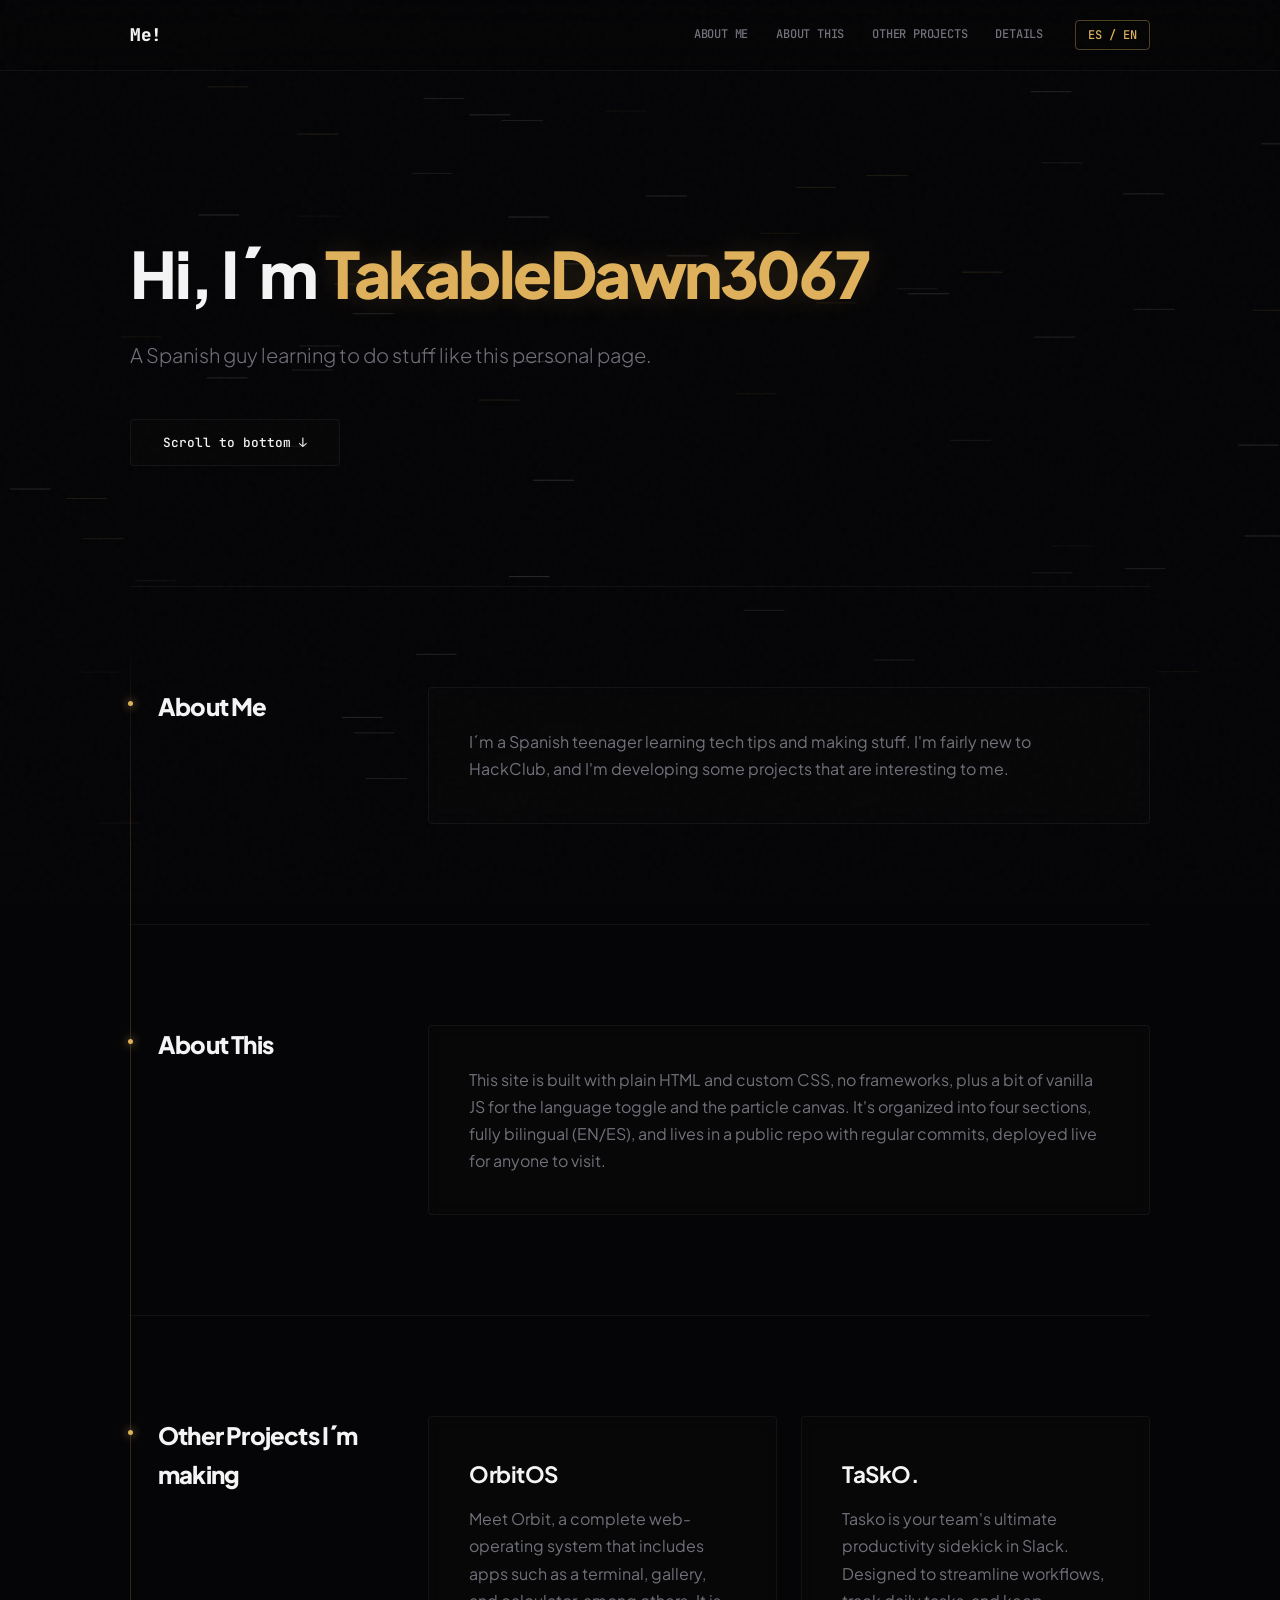
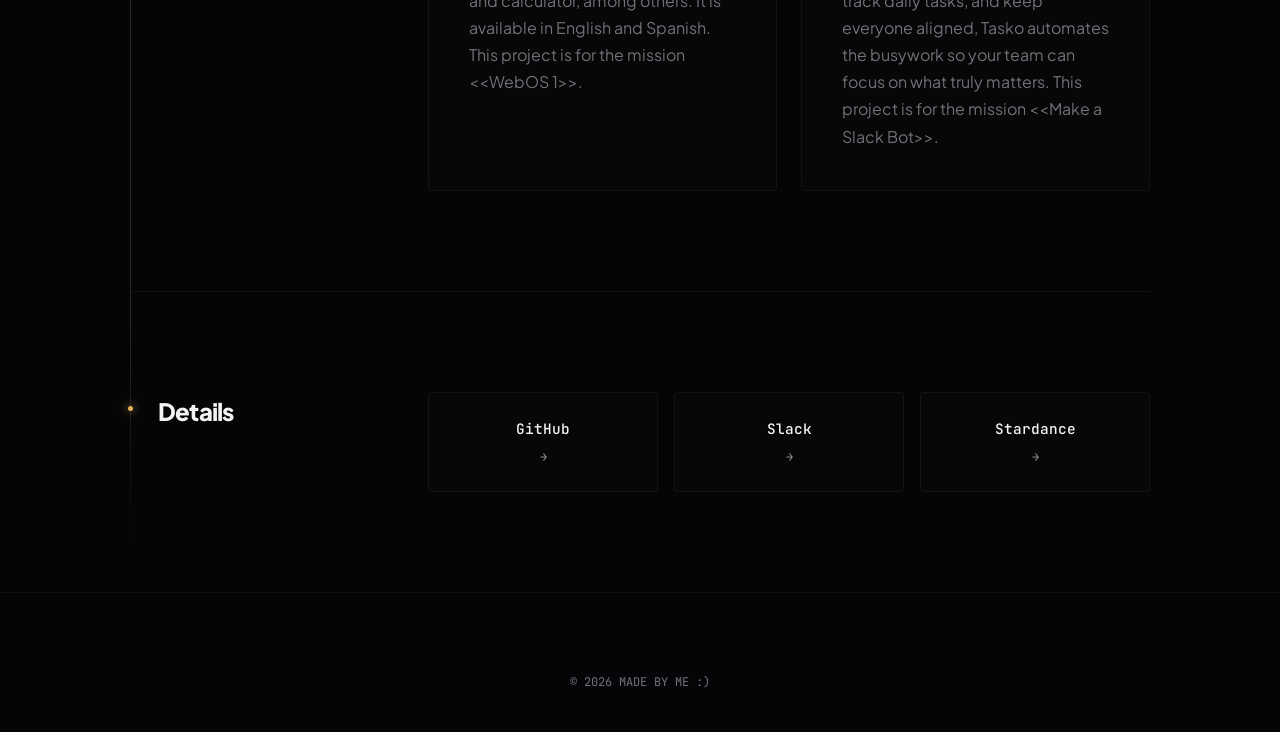
==== index.html @ b14fb6ca "Add site files" ====
<!DOCTYPE html>
<html lang="en">
<head>
  <meta charset="UTF-8">
  <meta name="viewport" content="width=device-width, initial-scale=1.0">
  <title>TakableDawn3067</title>
  <link rel="preconnect" href="https://fonts.googleapis.com">
  <link rel="preconnect" href="https://fonts.gstatic.com" crossorigin>
  <link href="https://fonts.googleapis.com/css2?family=Plus+Jakarta+Sans:wght@300;400;500;700;800&family=JetBrains+Mono:wght@400;500;700&display=swap" rel="stylesheet">
  
  <style>
    :root {
      --bg: #050507;
      --card-bg: rgba(10, 10, 12, 0.4);
      --border: rgba(255, 255, 255, 0.05);
      --border-hover: rgba(255, 255, 255, 0.12);
      --text: #f4f4f5;
      --text-muted: #71717a;
      --accent: #818cf8;
      --accent-muted: rgba(129, 140, 248, 0.15);
      --gold: #dfb15b;
      --mono: 'JetBrains Mono', monospace;
      --radius: 4px;
      --transition: all 0.4s cubic-bezier(0.16, 1, 0.3, 1);
    }

    * {
      box-sizing: border-box;
      margin: 0;
      padding: 0;
    }

    html {
      scroll-behavior: smooth;
    }

    body {
      font-family: 'Plus Jakarta Sans', sans-serif;
      background-color: var(--bg);
      color: var(--text);
      line-height: 1.6;
      overflow-x: hidden;
      position: relative;
    }
    .grain {
      position: fixed;
      top: 0;
      left: 0;
      width: 100%;
      height: 100%;
      background-image: url("data:image/svg+xml,%3Csvg viewBox='0 0 200 200' xmlns='http://www.w3.org/2000/svg'%3E%3Cfilter id='noise'%3E%3CfeTurbulence type='fractalNoise' baseFrequency='0.8' numOctaves='3' stitchTiles='stitch'/%3E%3C/filter%3E%3Crect width='100%25' height='100%25' filter='url(%23noise)' opacity='0.018'/%3E%3C/svg%3E");
      pointer-events: none;
      z-index: 9999;
    }
    #wind-canvas {
      position: fixed;
      top: 0;
      left: 0;
      width: 100%;
      height: 100%;
      z-index: -1;
      pointer-events: none;
    }

    a {
      text-decoration: none;
      color: inherit;
    }

    body.lang-en .lang-es { display: none !important; }
    body.lang-es .lang-en { display: none !important; }
    .bg-grid {
      position: fixed;
      top: 0;
      left: 50%;
      transform: translateX(-50%);
      width: 100%;
      max-width: 1100px;
      height: 100%;
      display: grid;
      grid-template-columns: repeat(4, 1fr);
      pointer-events: none;
      z-index: -2;
      opacity: 0.3;
    }

    .bg-grid-line {
      border-right: 1px dashed rgba(255, 255, 255, 0.02);
      height: 100%;
    }

    .bg-grid-line:first-child {
      border-left: 1px dashed rgba(255, 255, 255, 0.02);
    }

    .container {
      width: 100%;
      max-width: 1100px;
      margin: 0 auto;
      padding: 0 40px;
    }
    .navbar {
      position: fixed;
      top: 0;
      left: 0;
      width: 100%;
      z-index: 1000;
      border-bottom: 1px solid var(--border);
      background-color: rgba(5, 5, 7, 0.7);
      backdrop-filter: blur(20px);
      -webkit-backdrop-filter: blur(20px);
    }

    .nav-container {
      display: flex;
      justify-content: space-between;
      align-items: center;
      height: 70px;
    }

    .nav-logo {
      font-weight: 800;
      font-size: 1.1rem;
      letter-spacing: -0.5px;
      color: var(--text);
      user-select: none;
      font-family: var(--mono);
    }

    .nav-menu {
      display: flex;
      align-items: center;
      gap: 32px;
    }

    .nav-links {
      display: flex;
      gap: 28px;
    }

    .nav-links a {
      font-family: var(--mono);
      font-size: 0.75rem;
      font-weight: 500;
      color: var(--text-muted);
      transition: var(--transition);
      letter-spacing: -0.2px;
    }

    .nav-links a:hover {
      color: var(--text);
    }

    .lang-toggle {
      background: none;
      border: 1px solid rgba(223, 177, 91, 0.35);
      border-radius: var(--radius);
      padding: 6px 12px;
      cursor: pointer;
      font-family: var(--mono);
      font-size: 0.75rem;
      font-weight: 500;
      color: var(--gold);
      transition: var(--transition);
    }

    .lang-toggle:hover {
      color: var(--text);
      border-color: var(--gold);
      box-shadow: 0 0 12px rgba(223, 177, 91, 0.15);
    }
    .hero {
      padding: 240px 0 120px 0;
    }

    .hero h1 {
      font-size: 4rem;
      font-weight: 800;
      letter-spacing: -2.5px;
      line-height: 1.05;
      margin-bottom: 32px;
      color: var(--text);
      max-width: 900px;
    }

    .highlight-gold {
      color: var(--gold);
      text-shadow: 0 0 30px rgba(223, 177, 91, 0.2);
    }

    .hero p {
      font-size: 1.25rem;
      font-weight: 300;
      color: var(--text-muted);
      max-width: 700px;
      margin-bottom: 48px;
    }
    .btn-group {
      display: flex;
      gap: 16px;
    }

    .btn {
      padding: 14px 32px;
      border-radius: var(--radius);
      font-family: var(--mono);
      font-weight: 500;
      font-size: 0.8rem;
      cursor: pointer;
      transition: var(--transition);
      display: inline-flex;
      align-items: center;
      justify-content: center;
      border: 1px solid var(--border);
      background-color: var(--card-bg);
      color: var(--text);
    }

    .btn:hover {
      background-color: transparent;
      border-color: var(--gold);
      color: var(--gold);
      box-shadow: 0 0 20px rgba(223, 177, 91, 0.1);
    }
    .sections-timeline {
      position: relative;
    }
    .vertical-line {
      position: absolute;
      left: 0;
      top: 40px;
      bottom: 40px;
      width: 1px;
      background: linear-gradient(
        to bottom,
        rgba(223, 177, 91, 0) 0%,
        rgba(223, 177, 91, 0.2) 15%,
        rgba(223, 177, 91, 0.2) 85%,
        rgba(223, 177, 91, 0) 100%
      );
      pointer-events: none;
      z-index: 1;
    }

    .section-wrapper {
      padding: 100px 0;
      border-top: 1px solid var(--border);
    }

    .editorial-layout {
      display: grid;
      grid-template-columns: 250px 1fr;
      gap: 48px;
    }
    .editorial-sidebar {
      position: sticky;
      top: 110px;
      height: fit-content;
      padding-left: 28px; 
    }
    .editorial-sidebar::before {
      content: '';
      position: absolute;
      left: -2px;
      top: 14px;
      width: 5px;
      height: 5px;
      background-color: var(--gold);
      border-radius: 50%;
      box-shadow: 0 0 10px var(--gold);
      z-index: 2;
    }

    .editorial-title {
      font-size: 1.5rem;
      font-weight: 800;
      letter-spacing: -0.8px;
      color: var(--text);
    }
    .content-block {
      display: flex;
      flex-direction: column;
      gap: 40px;
    }

    .premium-card {
      background: var(--card-bg);
      border: 1px solid var(--border);
      border-radius: var(--radius);
      padding: 40px;
      backdrop-filter: blur(8px);
      -webkit-backdrop-filter: blur(8px);
      transition: var(--transition);
    }

    .premium-card:hover {
      border-color: var(--border-hover);
      transform: translateY(-2px);
    }

    .premium-card h3 {
      font-size: 1.4rem;
      font-weight: 700;
      margin-bottom: 12px;
      letter-spacing: -0.5px;
    }

    .premium-card p {
      color: var(--text-muted);
      font-size: 1rem;
      line-height: 1.7;
    }
    .links-grid {
      display: grid;
      grid-template-columns: repeat(auto-fit, minmax(180px, 1fr));
      gap: 16px;
    }

    .link-button {
      background: var(--card-bg);
      border: 1px solid var(--border);
      padding: 24px;
      border-radius: var(--radius);
      text-align: center;
      font-family: var(--mono);
      font-size: 0.9rem;
      font-weight: 500;
      transition: var(--transition);
      display: flex;
      flex-direction: column;
      align-items: center;
      justify-content: center;
      gap: 8px;
    }

    .link-button:hover {
      border-color: var(--gold);
      color: var(--gold);
      transform: translateY(-3px);
      box-shadow: 0 5px 20px rgba(223, 177, 91, 0.08);
    }

    .link-button span.arrow {
      font-size: 0.75rem;
      opacity: 0.6;
      transition: var(--transition);
    }

    .link-button:hover span.arrow {
      transform: translateX(3px);
      opacity: 1;
    }
    .two-column-grid {
      display: grid;
      grid-template-columns: repeat(2, 1fr);
      gap: 24px;
    }

    @media (max-width: 768px) {
      .two-column-grid {
        grid-template-columns: 1fr;
      }
    }
    footer {
      padding: 80px 0 40px 0;
      border-top: 1px solid var(--border);
      color: var(--text-muted);
      font-family: var(--mono);
      font-size: 0.75rem;
    }
    @media (max-width: 900px) {
      .vertical-line {
        display: none;
      }
      .editorial-layout {
        grid-template-columns: 1fr;
        gap: 32px;
      }
      .editorial-sidebar {
        position: static;
        padding-left: 0;
      }
      .editorial-sidebar::before {
        display: none;
      }
      .hero h1 {
        font-size: 2.8rem;
      }
      .container {
        padding: 0 24px;
      }
    }
  </style>
</head>
<body class="lang-en">
  <div class="grain"></div>
  <canvas id="wind-canvas"></canvas>
  <div class="bg-grid">
    <div class="bg-grid-line"></div>
    <div class="bg-grid-line"></div>
    <div class="bg-grid-line"></div>
    <div class="bg-grid-line"></div>
  </div>
  <nav class="navbar">
    <div class="container nav-container">
      <span class="nav-logo">Me!</span>
      
      <div class="nav-menu">
        <div class="nav-links">
          <a href="#about-me">
            <span class="lang-en">ABOUT ME</span>
            <span class="lang-es">SOBRE MÍ</span>
          </a>
          <a href="#about-this">
            <span class="lang-en">ABOUT THIS</span>
            <span class="lang-es">SOBRE ESTO</span>
          </a>
          <a href="#projects">
            <span class="lang-en">OTHER PROJECTS</span>
            <span class="lang-es">OTROS PROYECTOS</span>
          </a>
          <a href="#details">
            <span class="lang-en">DETAILS</span>
            <span class="lang-es">DETALLES</span>
          </a>
        </div>
        
        <button class="lang-toggle" onclick="toggleLanguage()">ES / EN</button>
      </div>
    </div>
  </nav>

  <main class="container">
    <header class="hero">
      <h1 class="lang-en">Hi, I´m <span class="highlight-gold">TakableDawn3067</span></h1>
      <h1 class="lang-es">Hola, soy <span class="highlight-gold">TakableDawn3067</span></h1>
      
      <p class="lang-en">A Spanish guy learning to do stuff like this personal page.</p>
      <p class="lang-es">Un chico español aprendiendo a hacer cosas como esta página personal.</p>
      
      <div class="btn-group">
        <button onclick="scrollToBottom()" class="btn">
          <span class="lang-en">Scroll to bottom ↓</span>
          <span class="lang-es">Ir al final ↓</span>
        </button>
      </div>
    </header>
    <div class="sections-timeline">
      <div class="vertical-line"></div>
      <section id="about-me" class="section-wrapper">
        <div class="editorial-layout">
          
          <div class="editorial-sidebar">
            <h2 class="editorial-title">
              <span class="lang-en">About Me</span>
              <span class="lang-es">Sobre Mí</span>
            </h2>
          </div>

          <div class="content-block">
            <div class="premium-card">
              <p class="lang-en">
                I´m a Spanish teenager learning tech tips and making stuff. I'm fairly new to HackClub, and I'm developing some projects that are interesting to me.
              </p>
              <p class="lang-es">
                Soy un adolescente español aprendiendo trucos de tecnología y creando cosas. Soy bastante nuevo en HackClub, y estoy desarrollando algunos proyectos que me resultan interesantes.
              </p>
            </div>
          </div>

        </div>
      </section>
      <section id="about-this" class="section-wrapper">
        <div class="editorial-layout">
          
          <div class="editorial-sidebar">
            <h2 class="editorial-title">
              <span class="lang-en">About This</span>
              <span class="lang-es">Sobre Esto</span>
            </h2>
          </div>

          <div class="content-block">
            <div class="premium-card">
              <p class="lang-en">
                This site is built with plain HTML and custom CSS, no frameworks, plus a bit of vanilla JS for the language toggle and the particle canvas. It's organized into four sections, fully bilingual (EN/ES), and lives in a public repo with regular commits, deployed live for anyone to visit.
              </p>
              <p class="lang-es">
                Esta página está hecha con HTML puro y CSS a medida, sin frameworks, más un poco de JS nativo para el cambio de idioma y el canvas de partículas. Está organizada en cuatro secciones, es totalmente bilingüe (ES/EN), y vive en un repositorio público con commits frecuentes, desplegada en producción para que cualquiera pueda visitarla.
              </p>
            </div>
          </div>

        </div>
      </section>
      <section id="projects" class="section-wrapper">
        <div class="editorial-layout">
          
          <div class="editorial-sidebar">
            <h2 class="editorial-title">
              <span class="lang-en">Other Projects I´m making</span>
              <span class="lang-es">Otros Proyectos que estoy haciendo</span>
            </h2>
          </div>

          <div class="content-block">
            <div class="two-column-grid">
              
              <div class="premium-card">
                <h3 class="lang-en">OrbitOS</h3>
                <h3 class="lang-es">OrbitOS</h3>
                <p class="lang-en">
                  Meet Orbit, a complete web-operating system that includes apps such as a terminal, gallery, and calculator, among others. It is available in English and Spanish. This project is for the mission &lt;&lt;WebOS 1&gt;&gt;.
                </p>
                <p class="lang-es">
                  Conoce Orbit, un sistema operativo web completo que incluye aplicaciones como una terminal, una galería y una calculadora, entre otras. Está disponible en inglés y español. Este proyecto es para la misión &lt;&lt;WebOS 1&gt;&gt;.
                </p>
              </div>

              <div class="premium-card">
                <h3 class="lang-en">TaSkO.</h3>
                <h3 class="lang-es">TaSkO.</h3>
                <p class="lang-en">
                  Tasko is your team's ultimate productivity sidekick in Slack. Designed to streamline workflows, track daily tasks, and keep everyone aligned, Tasko automates the busywork so your team can focus on what truly matters. This project is for the mission &lt;&lt;Make a Slack Bot&gt;&gt;.
                </p>
                <p class="lang-es">
                  Tasko es el compañero definitivo de productividad de tu equipo en Slack. Diseñado para optimizar flujos de trabajo, hacer seguimiento de las tareas diarias y mantener a todos alineados, Tasko automatiza el trabajo tedioso para que tu equipo pueda centrarse en lo que realmente importa. Este proyecto es para la misión &lt;&lt;Make a Slack Bot&gt;&gt;.
                </p>
              </div>

            </div>
          </div>

        </div>
      </section>
      <section id="details" class="section-wrapper">
        <div class="editorial-layout">
          
          <div class="editorial-sidebar">
            <h2 class="editorial-title">
              <span class="lang-en">Details</span>
              <span class="lang-es">Detalles</span>
            </h2>
          </div>

          <div class="content-block">
            <div class="links-grid">
              
              <a href="https://github.com/TakableDawn3067/my-personal-site" target="_blank" class="link-button">
                <span>GitHub</span>
                <span class="arrow">→</span>
              </a>

              <a href="https://app.slack.com/client/E09V59WQY1E/C0A9PMV58R5" target="_blank" class="link-button">
                <span>Slack</span>
                <span class="arrow">→</span>
              </a>

              <a href="https://stardance.hackclub.com/projects/34351" target="_blank" class="link-button">
                <span>Stardance</span>
                <span class="arrow">→</span>
              </a>

            </div>
          </div>

        </div>
      </section>
    </div>

  </main>
  <footer>
    <div class="container" style="display: flex; justify-content: center; align-items: center;">
      <span>© 2026 MADE BY ME :)</span>
    </div>
  </footer>

  <script>
    function toggleLanguage() {
      const body = document.body;
      if (body.classList.contains('lang-en')) {
        body.classList.remove('lang-en');
        body.classList.add('lang-es');
      } else {
        body.classList.remove('lang-es');
        body.classList.add('lang-en');
      }
    }

    function scrollToBottom() {
      window.scrollTo({
        top: document.documentElement.scrollHeight,
        behavior: 'smooth'
      });
    }

    const canvas = document.getElementById('wind-canvas');
    const ctx = canvas.getContext('2d');

    let width = canvas.width = window.innerWidth;
    let height = canvas.height = window.innerHeight;

    let mouse = { x: -1000, y: -1000, active: false };

    window.addEventListener('resize', () => {
      width = canvas.width = window.innerWidth;
      height = canvas.height = window.innerHeight;
    });

    window.addEventListener('mousemove', (e) => {
      mouse.x = e.clientX;
      mouse.y = e.clientY;
      mouse.active = true;
    });

    window.addEventListener('mouseleave', () => {
      mouse.active = false;
    });

    class WindParticle {
      constructor() {
        this.reset();
        this.x = Math.random() * width;
      }

      reset() {
        this.x = Math.random() * -200;
        this.y = Math.random() * height;
        this.speed = 0.5 + Math.random() * 1.5;
        this.life = Math.random() * 200 + 150;
        this.maxLife = this.life;
        this.baseAlpha = 0.05 + Math.random() * 0.12;
        this.color = Math.random() > 0.7 ? '223, 177, 91' : '255, 255, 255';
      }

      update(time) {
        let angle = Math.sin(this.x * 0.002) * Math.cos(this.y * 0.003 + time * 0.0003) * 1.5;

        if (mouse.active) {
          const dx = this.x - mouse.x;
          const dy = this.y - mouse.y;
          const dist = Math.sqrt(dx * dx + dy * dy);
          if (dist < 180) {
            const force = (180 - dist) / 180;
            angle += Math.atan2(dy, dx) * force * 1.2;
            this.speed += 0.05;
          }
        }

        this.x += Math.cos(angle) * this.speed + 0.8;
        this.y += Math.sin(angle) * this.speed * 0.5;

        this.life--;

        if (this.x > width + 200 || this.y < -100 || this.y > height + 100 || this.life <= 0) {
          this.reset();
        }
      }

      draw() {
        let currentAlpha = (this.life / this.maxLife) * this.baseAlpha;
        ctx.beginPath();
        ctx.strokeStyle = `rgba(${this.color}, ${currentAlpha})`;
        ctx.lineWidth = 1;
        ctx.lineCap = 'round';
        ctx.moveTo(this.x, this.y);
        ctx.lineTo(this.x - 40, this.y); 
        ctx.stroke();
      }
    }

    const particles = Array.from({ length: 70 }, () => new WindParticle());

    function renderLoop(time) {
      ctx.fillStyle = 'rgba(5, 5, 7, 0.12)';
      ctx.fillRect(0, 0, width, height);

      particles.forEach(p => {
        p.update(time);
        p.draw();
      });

      requestAnimationFrame(renderLoop);
    }

    requestAnimationFrame(renderLoop);
  </script>
</body>
</html>
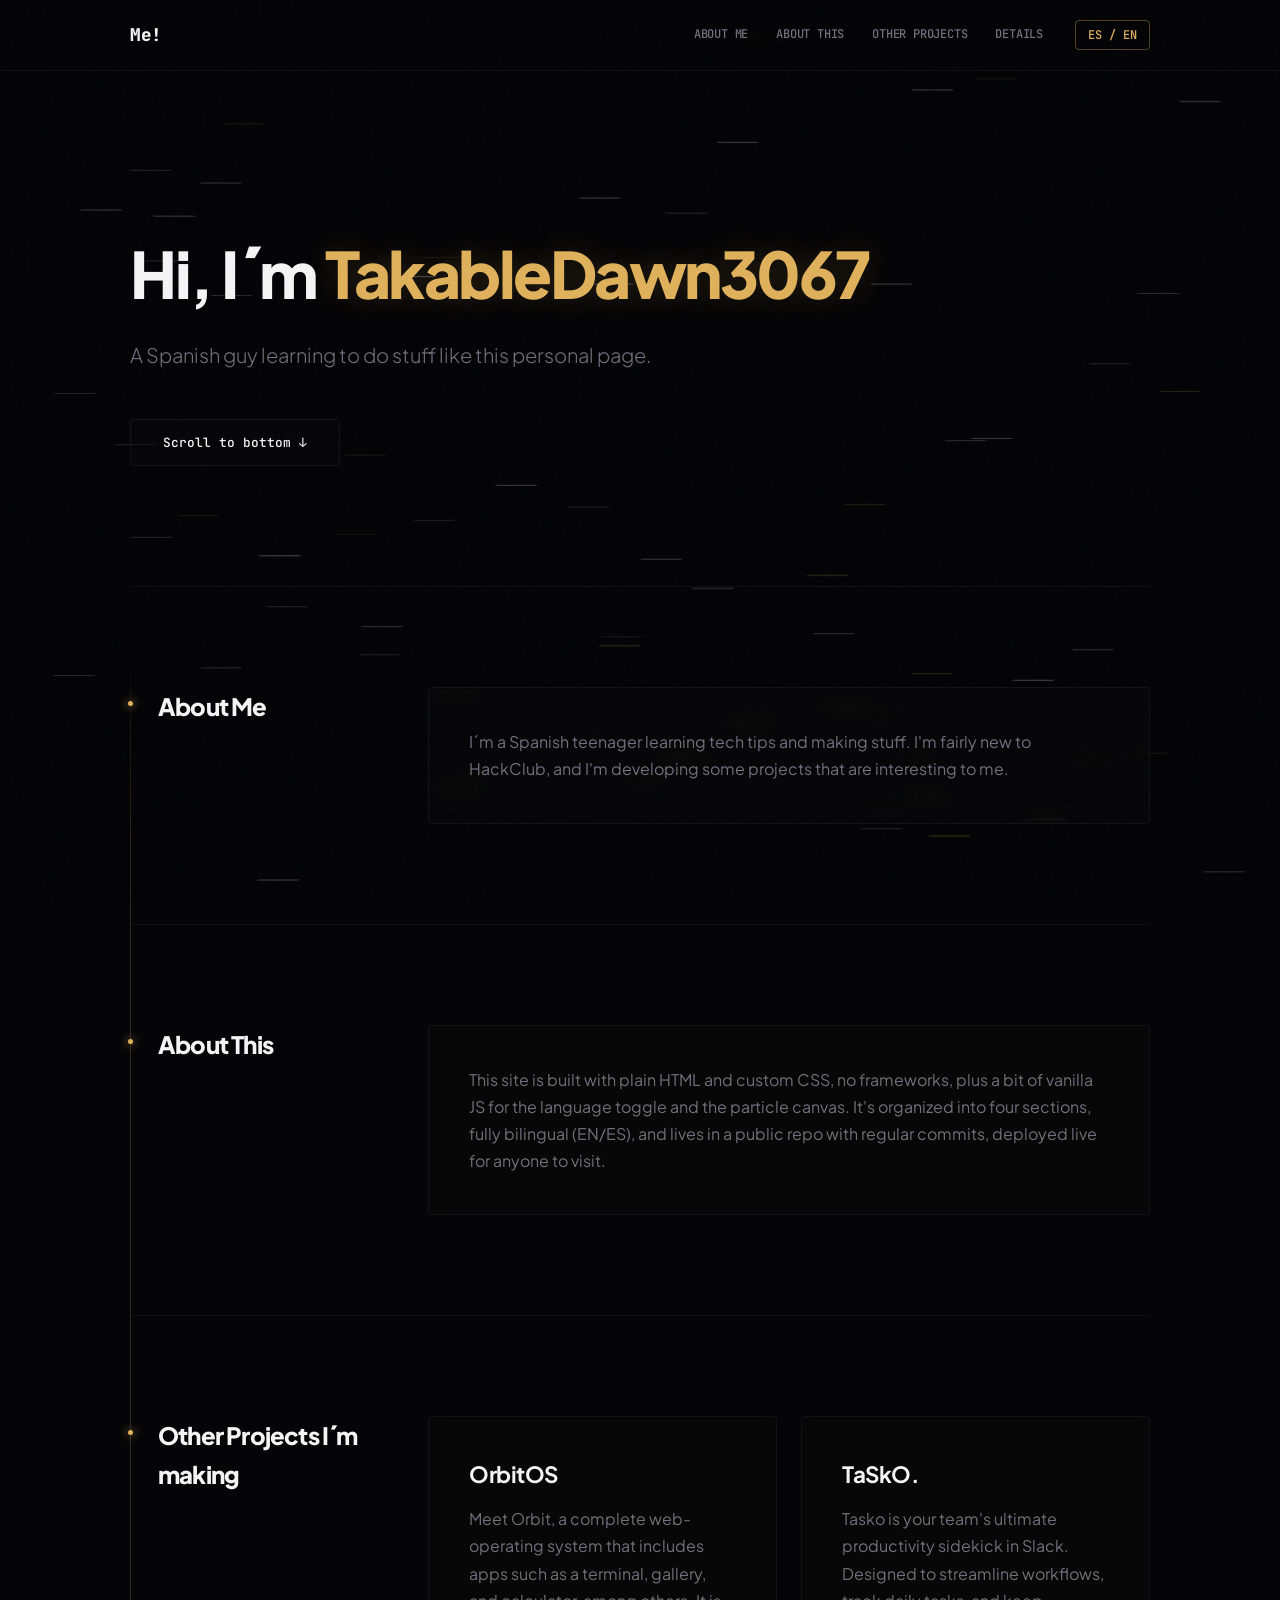
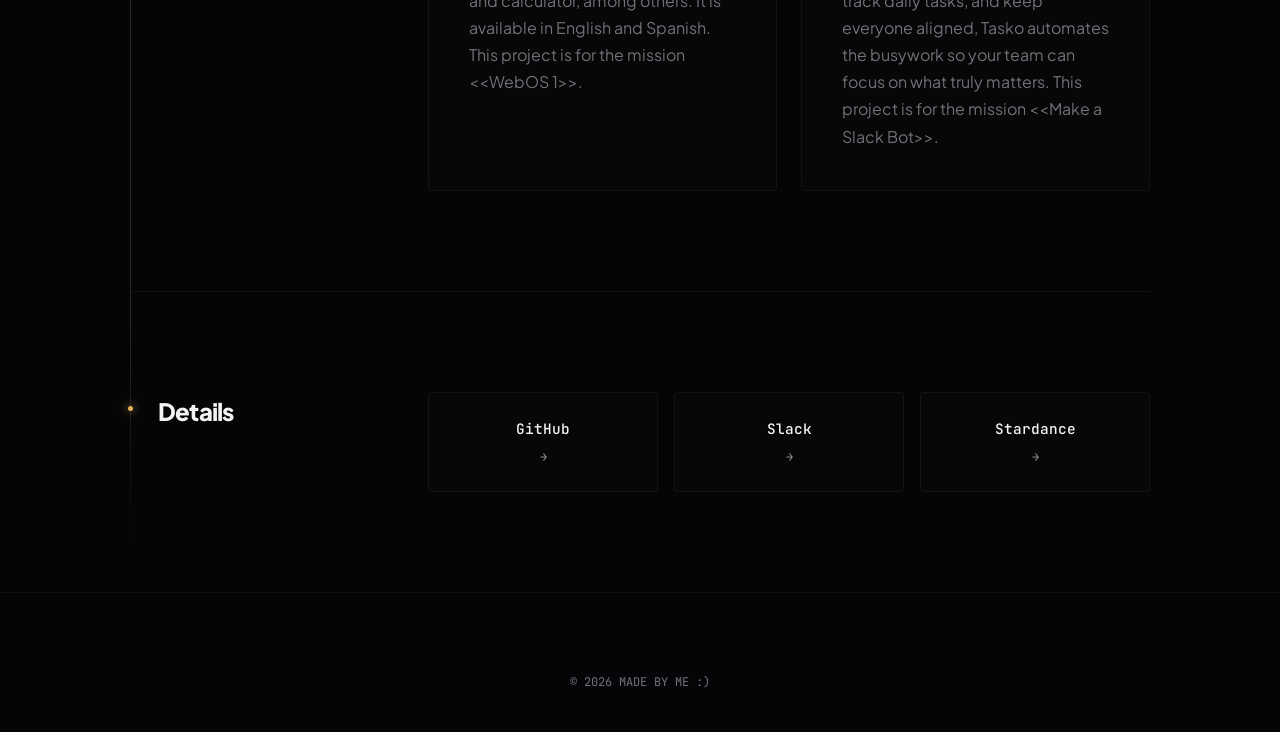
==== commit 29cf44bd: "Extract CSS into separate file" ====
--- a/index.html
+++ b/index.html
@@ -8,389 +8,7 @@
   <link rel="preconnect" href="https://fonts.gstatic.com" crossorigin>
   <link href="https://fonts.googleapis.com/css2?family=Plus+Jakarta+Sans:wght@300;400;500;700;800&family=JetBrains+Mono:wght@400;500;700&display=swap" rel="stylesheet">
   
-  <style>
-    :root {
-      --bg: #050507;
-      --card-bg: rgba(10, 10, 12, 0.4);
-      --border: rgba(255, 255, 255, 0.05);
-      --border-hover: rgba(255, 255, 255, 0.12);
-      --text: #f4f4f5;
-      --text-muted: #71717a;
-      --accent: #818cf8;
-      --accent-muted: rgba(129, 140, 248, 0.15);
-      --gold: #dfb15b;
-      --mono: 'JetBrains Mono', monospace;
-      --radius: 4px;
-      --transition: all 0.4s cubic-bezier(0.16, 1, 0.3, 1);
-    }
-
-    * {
-      box-sizing: border-box;
-      margin: 0;
-      padding: 0;
-    }
-
-    html {
-      scroll-behavior: smooth;
-    }
-
-    body {
-      font-family: 'Plus Jakarta Sans', sans-serif;
-      background-color: var(--bg);
-      color: var(--text);
-      line-height: 1.6;
-      overflow-x: hidden;
-      position: relative;
-    }
-    .grain {
-      position: fixed;
-      top: 0;
-      left: 0;
-      width: 100%;
-      height: 100%;
-      background-image: url("data:image/svg+xml,%3Csvg viewBox='0 0 200 200' xmlns='http://www.w3.org/2000/svg'%3E%3Cfilter id='noise'%3E%3CfeTurbulence type='fractalNoise' baseFrequency='0.8' numOctaves='3' stitchTiles='stitch'/%3E%3C/filter%3E%3Crect width='100%25' height='100%25' filter='url(%23noise)' opacity='0.018'/%3E%3C/svg%3E");
-      pointer-events: none;
-      z-index: 9999;
-    }
-    #wind-canvas {
-      position: fixed;
-      top: 0;
-      left: 0;
-      width: 100%;
-      height: 100%;
-      z-index: -1;
-      pointer-events: none;
-    }
-
-    a {
-      text-decoration: none;
-      color: inherit;
-    }
-
-    body.lang-en .lang-es { display: none !important; }
-    body.lang-es .lang-en { display: none !important; }
-    .bg-grid {
-      position: fixed;
-      top: 0;
-      left: 50%;
-      transform: translateX(-50%);
-      width: 100%;
-      max-width: 1100px;
-      height: 100%;
-      display: grid;
-      grid-template-columns: repeat(4, 1fr);
-      pointer-events: none;
-      z-index: -2;
-      opacity: 0.3;
-    }
-
-    .bg-grid-line {
-      border-right: 1px dashed rgba(255, 255, 255, 0.02);
-      height: 100%;
-    }
-
-    .bg-grid-line:first-child {
-      border-left: 1px dashed rgba(255, 255, 255, 0.02);
-    }
-
-    .container {
-      width: 100%;
-      max-width: 1100px;
-      margin: 0 auto;
-      padding: 0 40px;
-    }
-    .navbar {
-      position: fixed;
-      top: 0;
-      left: 0;
-      width: 100%;
-      z-index: 1000;
-      border-bottom: 1px solid var(--border);
-      background-color: rgba(5, 5, 7, 0.7);
-      backdrop-filter: blur(20px);
-      -webkit-backdrop-filter: blur(20px);
-    }
-
-    .nav-container {
-      display: flex;
-      justify-content: space-between;
-      align-items: center;
-      height: 70px;
-    }
-
-    .nav-logo {
-      font-weight: 800;
-      font-size: 1.1rem;
-      letter-spacing: -0.5px;
-      color: var(--text);
-      user-select: none;
-      font-family: var(--mono);
-    }
-
-    .nav-menu {
-      display: flex;
-      align-items: center;
-      gap: 32px;
-    }
-
-    .nav-links {
-      display: flex;
-      gap: 28px;
-    }
-
-    .nav-links a {
-      font-family: var(--mono);
-      font-size: 0.75rem;
-      font-weight: 500;
-      color: var(--text-muted);
-      transition: var(--transition);
-      letter-spacing: -0.2px;
-    }
-
-    .nav-links a:hover {
-      color: var(--text);
-    }
-
-    .lang-toggle {
-      background: none;
-      border: 1px solid rgba(223, 177, 91, 0.35);
-      border-radius: var(--radius);
-      padding: 6px 12px;
-      cursor: pointer;
-      font-family: var(--mono);
-      font-size: 0.75rem;
-      font-weight: 500;
-      color: var(--gold);
-      transition: var(--transition);
-    }
-
-    .lang-toggle:hover {
-      color: var(--text);
-      border-color: var(--gold);
-      box-shadow: 0 0 12px rgba(223, 177, 91, 0.15);
-    }
-    .hero {
-      padding: 240px 0 120px 0;
-    }
-
-    .hero h1 {
-      font-size: 4rem;
-      font-weight: 800;
-      letter-spacing: -2.5px;
-      line-height: 1.05;
-      margin-bottom: 32px;
-      color: var(--text);
-      max-width: 900px;
-    }
-
-    .highlight-gold {
-      color: var(--gold);
-      text-shadow: 0 0 30px rgba(223, 177, 91, 0.2);
-    }
-
-    .hero p {
-      font-size: 1.25rem;
-      font-weight: 300;
-      color: var(--text-muted);
-      max-width: 700px;
-      margin-bottom: 48px;
-    }
-    .btn-group {
-      display: flex;
-      gap: 16px;
-    }
-
-    .btn {
-      padding: 14px 32px;
-      border-radius: var(--radius);
-      font-family: var(--mono);
-      font-weight: 500;
-      font-size: 0.8rem;
-      cursor: pointer;
-      transition: var(--transition);
-      display: inline-flex;
-      align-items: center;
-      justify-content: center;
-      border: 1px solid var(--border);
-      background-color: var(--card-bg);
-      color: var(--text);
-    }
-
-    .btn:hover {
-      background-color: transparent;
-      border-color: var(--gold);
-      color: var(--gold);
-      box-shadow: 0 0 20px rgba(223, 177, 91, 0.1);
-    }
-    .sections-timeline {
-      position: relative;
-    }
-    .vertical-line {
-      position: absolute;
-      left: 0;
-      top: 40px;
-      bottom: 40px;
-      width: 1px;
-      background: linear-gradient(
-        to bottom,
-        rgba(223, 177, 91, 0) 0%,
-        rgba(223, 177, 91, 0.2) 15%,
-        rgba(223, 177, 91, 0.2) 85%,
-        rgba(223, 177, 91, 0) 100%
-      );
-      pointer-events: none;
-      z-index: 1;
-    }
-
-    .section-wrapper {
-      padding: 100px 0;
-      border-top: 1px solid var(--border);
-    }
-
-    .editorial-layout {
-      display: grid;
-      grid-template-columns: 250px 1fr;
-      gap: 48px;
-    }
-    .editorial-sidebar {
-      position: sticky;
-      top: 110px;
-      height: fit-content;
-      padding-left: 28px; 
-    }
-    .editorial-sidebar::before {
-      content: '';
-      position: absolute;
-      left: -2px;
-      top: 14px;
-      width: 5px;
-      height: 5px;
-      background-color: var(--gold);
-      border-radius: 50%;
-      box-shadow: 0 0 10px var(--gold);
-      z-index: 2;
-    }
-
-    .editorial-title {
-      font-size: 1.5rem;
-      font-weight: 800;
-      letter-spacing: -0.8px;
-      color: var(--text);
-    }
-    .content-block {
-      display: flex;
-      flex-direction: column;
-      gap: 40px;
-    }
-
-    .premium-card {
-      background: var(--card-bg);
-      border: 1px solid var(--border);
-      border-radius: var(--radius);
-      padding: 40px;
-      backdrop-filter: blur(8px);
-      -webkit-backdrop-filter: blur(8px);
-      transition: var(--transition);
-    }
-
-    .premium-card:hover {
-      border-color: var(--border-hover);
-      transform: translateY(-2px);
-    }
-
-    .premium-card h3 {
-      font-size: 1.4rem;
-      font-weight: 700;
-      margin-bottom: 12px;
-      letter-spacing: -0.5px;
-    }
-
-    .premium-card p {
-      color: var(--text-muted);
-      font-size: 1rem;
-      line-height: 1.7;
-    }
-    .links-grid {
-      display: grid;
-      grid-template-columns: repeat(auto-fit, minmax(180px, 1fr));
-      gap: 16px;
-    }
-
-    .link-button {
-      background: var(--card-bg);
-      border: 1px solid var(--border);
-      padding: 24px;
-      border-radius: var(--radius);
-      text-align: center;
-      font-family: var(--mono);
-      font-size: 0.9rem;
-      font-weight: 500;
-      transition: var(--transition);
-      display: flex;
-      flex-direction: column;
-      align-items: center;
-      justify-content: center;
-      gap: 8px;
-    }
-
-    .link-button:hover {
-      border-color: var(--gold);
-      color: var(--gold);
-      transform: translateY(-3px);
-      box-shadow: 0 5px 20px rgba(223, 177, 91, 0.08);
-    }
-
-    .link-button span.arrow {
-      font-size: 0.75rem;
-      opacity: 0.6;
-      transition: var(--transition);
-    }
-
-    .link-button:hover span.arrow {
-      transform: translateX(3px);
-      opacity: 1;
-    }
-    .two-column-grid {
-      display: grid;
-      grid-template-columns: repeat(2, 1fr);
-      gap: 24px;
-    }
-
-    @media (max-width: 768px) {
-      .two-column-grid {
-        grid-template-columns: 1fr;
-      }
-    }
-    footer {
-      padding: 80px 0 40px 0;
-      border-top: 1px solid var(--border);
-      color: var(--text-muted);
-      font-family: var(--mono);
-      font-size: 0.75rem;
-    }
-    @media (max-width: 900px) {
-      .vertical-line {
-        display: none;
-      }
-      .editorial-layout {
-        grid-template-columns: 1fr;
-        gap: 32px;
-      }
-      .editorial-sidebar {
-        position: static;
-        padding-left: 0;
-      }
-      .editorial-sidebar::before {
-        display: none;
-      }
-      .hero h1 {
-        font-size: 2.8rem;
-      }
-      .container {
-        padding: 0 24px;
-      }
-    }
-  </style>
+  <link rel="stylesheet" href="style.css">
 </head>
 <body class="lang-en">
   <div class="grain"></div>
@@ -594,96 +212,7 @@
       });
     }
 
-    const canvas = document.getElementById('wind-canvas');
-    const ctx = canvas.getContext('2d');
-
-    let width = canvas.width = window.innerWidth;
-    let height = canvas.height = window.innerHeight;
-
-    let mouse = { x: -1000, y: -1000, active: false };
-
-    window.addEventListener('resize', () => {
-      width = canvas.width = window.innerWidth;
-      height = canvas.height = window.innerHeight;
-    });
-
-    window.addEventListener('mousemove', (e) => {
-      mouse.x = e.clientX;
-      mouse.y = e.clientY;
-      mouse.active = true;
-    });
-
-    window.addEventListener('mouseleave', () => {
-      mouse.active = false;
-    });
-
-    class WindParticle {
-      constructor() {
-        this.reset();
-        this.x = Math.random() * width;
-      }
-
-      reset() {
-        this.x = Math.random() * -200;
-        this.y = Math.random() * height;
-        this.speed = 0.5 + Math.random() * 1.5;
-        this.life = Math.random() * 200 + 150;
-        this.maxLife = this.life;
-        this.baseAlpha = 0.05 + Math.random() * 0.12;
-        this.color = Math.random() > 0.7 ? '223, 177, 91' : '255, 255, 255';
-      }
-
-      update(time) {
-        let angle = Math.sin(this.x * 0.002) * Math.cos(this.y * 0.003 + time * 0.0003) * 1.5;
-
-        if (mouse.active) {
-          const dx = this.x - mouse.x;
-          const dy = this.y - mouse.y;
-          const dist = Math.sqrt(dx * dx + dy * dy);
-          if (dist < 180) {
-            const force = (180 - dist) / 180;
-            angle += Math.atan2(dy, dx) * force * 1.2;
-            this.speed += 0.05;
-          }
-        }
-
-        this.x += Math.cos(angle) * this.speed + 0.8;
-        this.y += Math.sin(angle) * this.speed * 0.5;
-
-        this.life--;
-
-        if (this.x > width + 200 || this.y < -100 || this.y > height + 100 || this.life <= 0) {
-          this.reset();
-        }
-      }
-
-      draw() {
-        let currentAlpha = (this.life / this.maxLife) * this.baseAlpha;
-        ctx.beginPath();
-        ctx.strokeStyle = `rgba(${this.color}, ${currentAlpha})`;
-        ctx.lineWidth = 1;
-        ctx.lineCap = 'round';
-        ctx.moveTo(this.x, this.y);
-        ctx.lineTo(this.x - 40, this.y); 
-        ctx.stroke();
-      }
-    }
-
-    const particles = Array.from({ length: 70 }, () => new WindParticle());
-
-    function renderLoop(time) {
-      ctx.fillStyle = 'rgba(5, 5, 7, 0.12)';
-      ctx.fillRect(0, 0, width, height);
-
-      particles.forEach(p => {
-        p.update(time);
-        p.draw();
-      });
-
-      requestAnimationFrame(renderLoop);
-    }
-
-    requestAnimationFrame(renderLoop);
   </script>
+  <script src="background.js"></script>
 </body>
-</html>+</html>
--- a/style.css
+++ b/style.css
@@ -0,0 +1,381 @@
+    :root {
+      --bg: #050507;
+      --card-bg: rgba(10, 10, 12, 0.4);
+      --border: rgba(255, 255, 255, 0.05);
+      --border-hover: rgba(255, 255, 255, 0.12);
+      --text: #f4f4f5;
+      --text-muted: #71717a;
+      --accent: #818cf8;
+      --accent-muted: rgba(129, 140, 248, 0.15);
+      --gold: #dfb15b;
+      --mono: 'JetBrains Mono', monospace;
+      --radius: 4px;
+      --transition: all 0.4s cubic-bezier(0.16, 1, 0.3, 1);
+    }
+
+    * {
+      box-sizing: border-box;
+      margin: 0;
+      padding: 0;
+    }
+
+    html {
+      scroll-behavior: smooth;
+    }
+
+    body {
+      font-family: 'Plus Jakarta Sans', sans-serif;
+      background-color: var(--bg);
+      color: var(--text);
+      line-height: 1.6;
+      overflow-x: hidden;
+      position: relative;
+    }
+    .grain {
+      position: fixed;
+      top: 0;
+      left: 0;
+      width: 100%;
+      height: 100%;
+      background-image: url("data:image/svg+xml,%3Csvg viewBox='0 0 200 200' xmlns='http://www.w3.org/2000/svg'%3E%3Cfilter id='noise'%3E%3CfeTurbulence type='fractalNoise' baseFrequency='0.8' numOctaves='3' stitchTiles='stitch'/%3E%3C/filter%3E%3Crect width='100%25' height='100%25' filter='url(%23noise)' opacity='0.018'/%3E%3C/svg%3E");
+      pointer-events: none;
+      z-index: 9999;
+    }
+    #wind-canvas {
+      position: fixed;
+      top: 0;
+      left: 0;
+      width: 100%;
+      height: 100%;
+      z-index: -1;
+      pointer-events: none;
+    }
+
+    a {
+      text-decoration: none;
+      color: inherit;
+    }
+
+    body.lang-en .lang-es { display: none !important; }
+    body.lang-es .lang-en { display: none !important; }
+    .bg-grid {
+      position: fixed;
+      top: 0;
+      left: 50%;
+      transform: translateX(-50%);
+      width: 100%;
+      max-width: 1100px;
+      height: 100%;
+      display: grid;
+      grid-template-columns: repeat(4, 1fr);
+      pointer-events: none;
+      z-index: -2;
+      opacity: 0.3;
+    }
+
+    .bg-grid-line {
+      border-right: 1px dashed rgba(255, 255, 255, 0.02);
+      height: 100%;
+    }
+
+    .bg-grid-line:first-child {
+      border-left: 1px dashed rgba(255, 255, 255, 0.02);
+    }
+
+    .container {
+      width: 100%;
+      max-width: 1100px;
+      margin: 0 auto;
+      padding: 0 40px;
+    }
+    .navbar {
+      position: fixed;
+      top: 0;
+      left: 0;
+      width: 100%;
+      z-index: 1000;
+      border-bottom: 1px solid var(--border);
+      background-color: rgba(5, 5, 7, 0.7);
+      backdrop-filter: blur(20px);
+      -webkit-backdrop-filter: blur(20px);
+    }
+
+    .nav-container {
+      display: flex;
+      justify-content: space-between;
+      align-items: center;
+      height: 70px;
+    }
+
+    .nav-logo {
+      font-weight: 800;
+      font-size: 1.1rem;
+      letter-spacing: -0.5px;
+      color: var(--text);
+      user-select: none;
+      font-family: var(--mono);
+    }
+
+    .nav-menu {
+      display: flex;
+      align-items: center;
+      gap: 32px;
+    }
+
+    .nav-links {
+      display: flex;
+      gap: 28px;
+    }
+
+    .nav-links a {
+      font-family: var(--mono);
+      font-size: 0.75rem;
+      font-weight: 500;
+      color: var(--text-muted);
+      transition: var(--transition);
+      letter-spacing: -0.2px;
+    }
+
+    .nav-links a:hover {
+      color: var(--text);
+    }
+
+    .lang-toggle {
+      background: none;
+      border: 1px solid rgba(223, 177, 91, 0.35);
+      border-radius: var(--radius);
+      padding: 6px 12px;
+      cursor: pointer;
+      font-family: var(--mono);
+      font-size: 0.75rem;
+      font-weight: 500;
+      color: var(--gold);
+      transition: var(--transition);
+    }
+
+    .lang-toggle:hover {
+      color: var(--text);
+      border-color: var(--gold);
+      box-shadow: 0 0 12px rgba(223, 177, 91, 0.15);
+    }
+    .hero {
+      padding: 240px 0 120px 0;
+    }
+
+    .hero h1 {
+      font-size: 4rem;
+      font-weight: 800;
+      letter-spacing: -2.5px;
+      line-height: 1.05;
+      margin-bottom: 32px;
+      color: var(--text);
+      max-width: 900px;
+    }
+
+    .highlight-gold {
+      color: var(--gold);
+      text-shadow: 0 0 30px rgba(223, 177, 91, 0.2);
+    }
+
+    .hero p {
+      font-size: 1.25rem;
+      font-weight: 300;
+      color: var(--text-muted);
+      max-width: 700px;
+      margin-bottom: 48px;
+    }
+    .btn-group {
+      display: flex;
+      gap: 16px;
+    }
+
+    .btn {
+      padding: 14px 32px;
+      border-radius: var(--radius);
+      font-family: var(--mono);
+      font-weight: 500;
+      font-size: 0.8rem;
+      cursor: pointer;
+      transition: var(--transition);
+      display: inline-flex;
+      align-items: center;
+      justify-content: center;
+      border: 1px solid var(--border);
+      background-color: var(--card-bg);
+      color: var(--text);
+    }
+
+    .btn:hover {
+      background-color: transparent;
+      border-color: var(--gold);
+      color: var(--gold);
+      box-shadow: 0 0 20px rgba(223, 177, 91, 0.1);
+    }
+    .sections-timeline {
+      position: relative;
+    }
+    .vertical-line {
+      position: absolute;
+      left: 0;
+      top: 40px;
+      bottom: 40px;
+      width: 1px;
+      background: linear-gradient(
+        to bottom,
+        rgba(223, 177, 91, 0) 0%,
+        rgba(223, 177, 91, 0.2) 15%,
+        rgba(223, 177, 91, 0.2) 85%,
+        rgba(223, 177, 91, 0) 100%
+      );
+      pointer-events: none;
+      z-index: 1;
+    }
+
+    .section-wrapper {
+      padding: 100px 0;
+      border-top: 1px solid var(--border);
+    }
+
+    .editorial-layout {
+      display: grid;
+      grid-template-columns: 250px 1fr;
+      gap: 48px;
+    }
+    .editorial-sidebar {
+      position: sticky;
+      top: 110px;
+      height: fit-content;
+      padding-left: 28px; 
+    }
+    .editorial-sidebar::before {
+      content: '';
+      position: absolute;
+      left: -2px;
+      top: 14px;
+      width: 5px;
+      height: 5px;
+      background-color: var(--gold);
+      border-radius: 50%;
+      box-shadow: 0 0 10px var(--gold);
+      z-index: 2;
+    }
+
+    .editorial-title {
+      font-size: 1.5rem;
+      font-weight: 800;
+      letter-spacing: -0.8px;
+      color: var(--text);
+    }
+    .content-block {
+      display: flex;
+      flex-direction: column;
+      gap: 40px;
+    }
+
+    .premium-card {
+      background: var(--card-bg);
+      border: 1px solid var(--border);
+      border-radius: var(--radius);
+      padding: 40px;
+      backdrop-filter: blur(8px);
+      -webkit-backdrop-filter: blur(8px);
+      transition: var(--transition);
+    }
+
+    .premium-card:hover {
+      border-color: var(--border-hover);
+      transform: translateY(-2px);
+    }
+
+    .premium-card h3 {
+      font-size: 1.4rem;
+      font-weight: 700;
+      margin-bottom: 12px;
+      letter-spacing: -0.5px;
+    }
+
+    .premium-card p {
+      color: var(--text-muted);
+      font-size: 1rem;
+      line-height: 1.7;
+    }
+    .links-grid {
+      display: grid;
+      grid-template-columns: repeat(auto-fit, minmax(180px, 1fr));
+      gap: 16px;
+    }
+
+    .link-button {
+      background: var(--card-bg);
+      border: 1px solid var(--border);
+      padding: 24px;
+      border-radius: var(--radius);
+      text-align: center;
+      font-family: var(--mono);
+      font-size: 0.9rem;
+      font-weight: 500;
+      transition: var(--transition);
+      display: flex;
+      flex-direction: column;
+      align-items: center;
+      justify-content: center;
+      gap: 8px;
+    }
+
+    .link-button:hover {
+      border-color: var(--gold);
+      color: var(--gold);
+      transform: translateY(-3px);
+      box-shadow: 0 5px 20px rgba(223, 177, 91, 0.08);
+    }
+
+    .link-button span.arrow {
+      font-size: 0.75rem;
+      opacity: 0.6;
+      transition: var(--transition);
+    }
+
+    .link-button:hover span.arrow {
+      transform: translateX(3px);
+      opacity: 1;
+    }
+    .two-column-grid {
+      display: grid;
+      grid-template-columns: repeat(2, 1fr);
+      gap: 24px;
+    }
+
+    @media (max-width: 768px) {
+      .two-column-grid {
+        grid-template-columns: 1fr;
+      }
+    }
+    footer {
+      padding: 80px 0 40px 0;
+      border-top: 1px solid var(--border);
+      color: var(--text-muted);
+      font-family: var(--mono);
+      font-size: 0.75rem;
+    }
+    @media (max-width: 900px) {
+      .vertical-line {
+        display: none;
+      }
+      .editorial-layout {
+        grid-template-columns: 1fr;
+        gap: 32px;
+      }
+      .editorial-sidebar {
+        position: static;
+        padding-left: 0;
+      }
+      .editorial-sidebar::before {
+        display: none;
+      }
+      .hero h1 {
+        font-size: 2.8rem;
+      }
+      .container {
+        padding: 0 24px;
+      }
+    }
